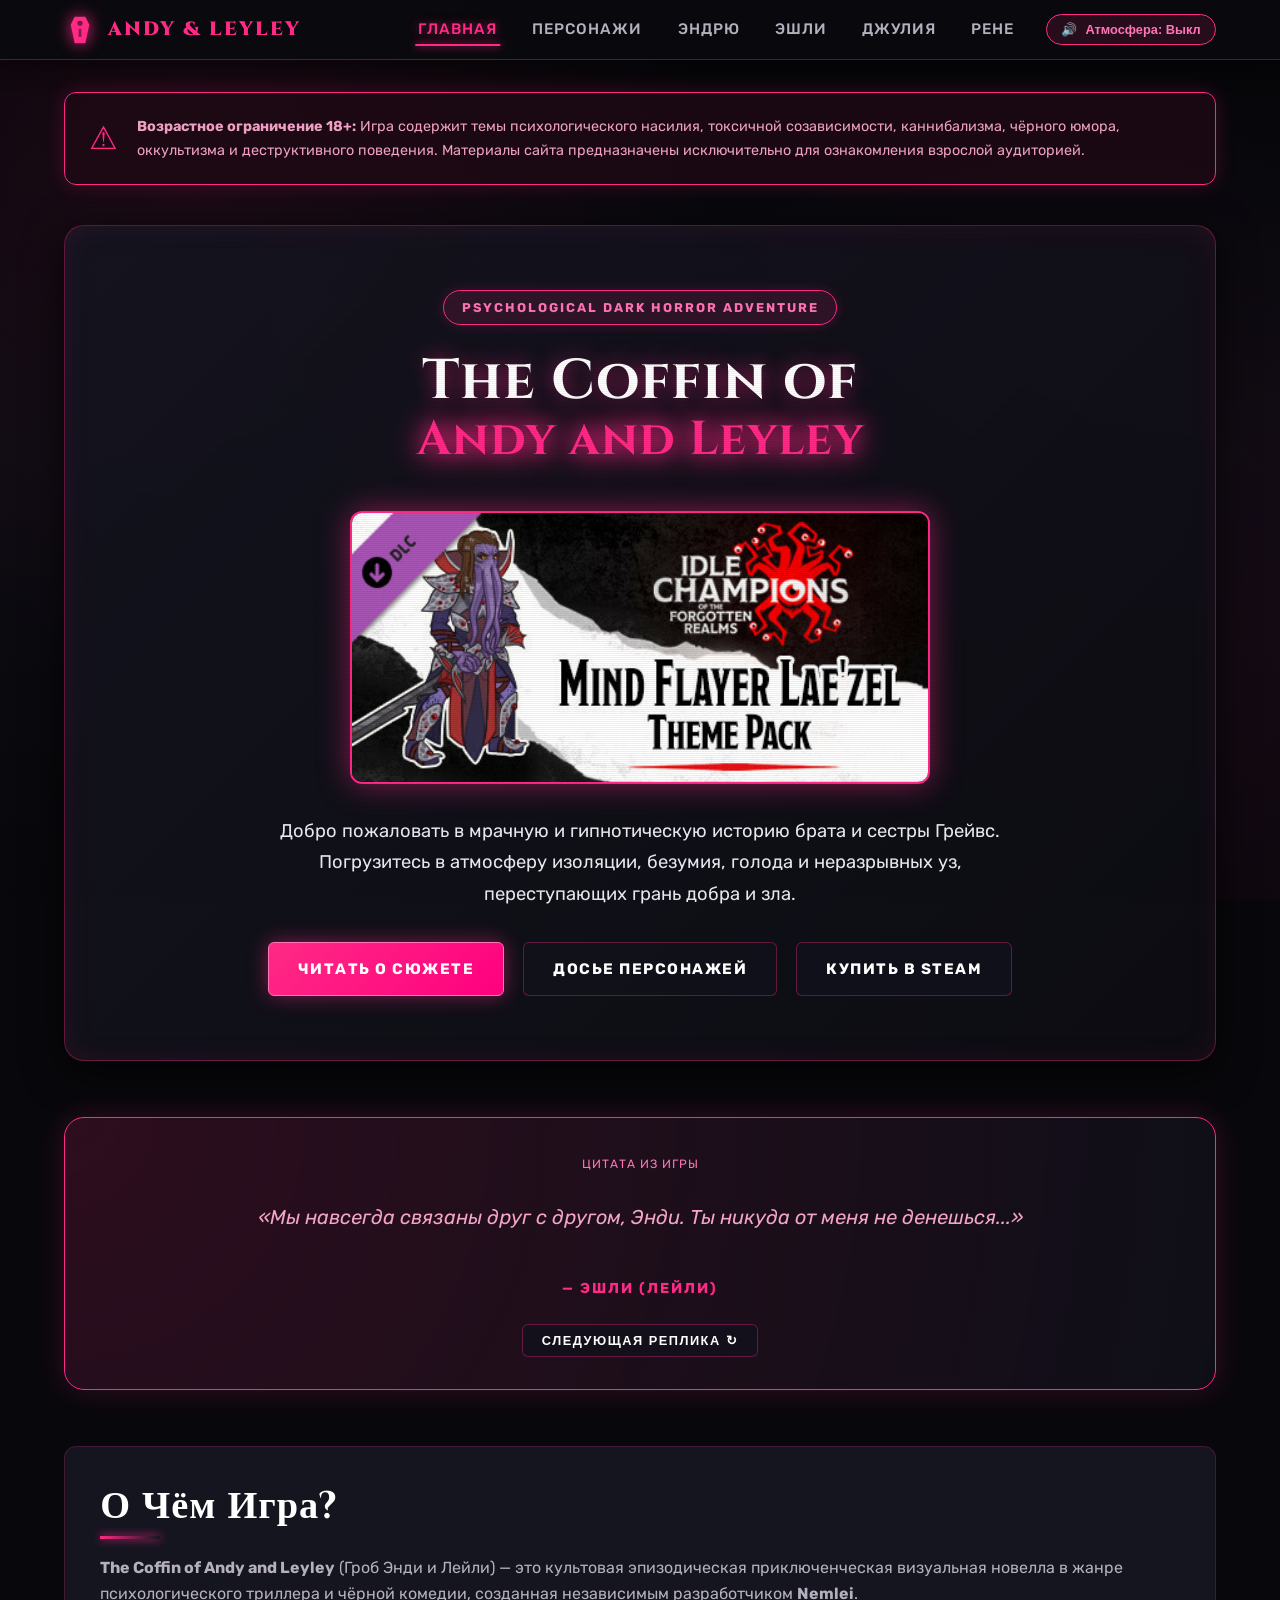
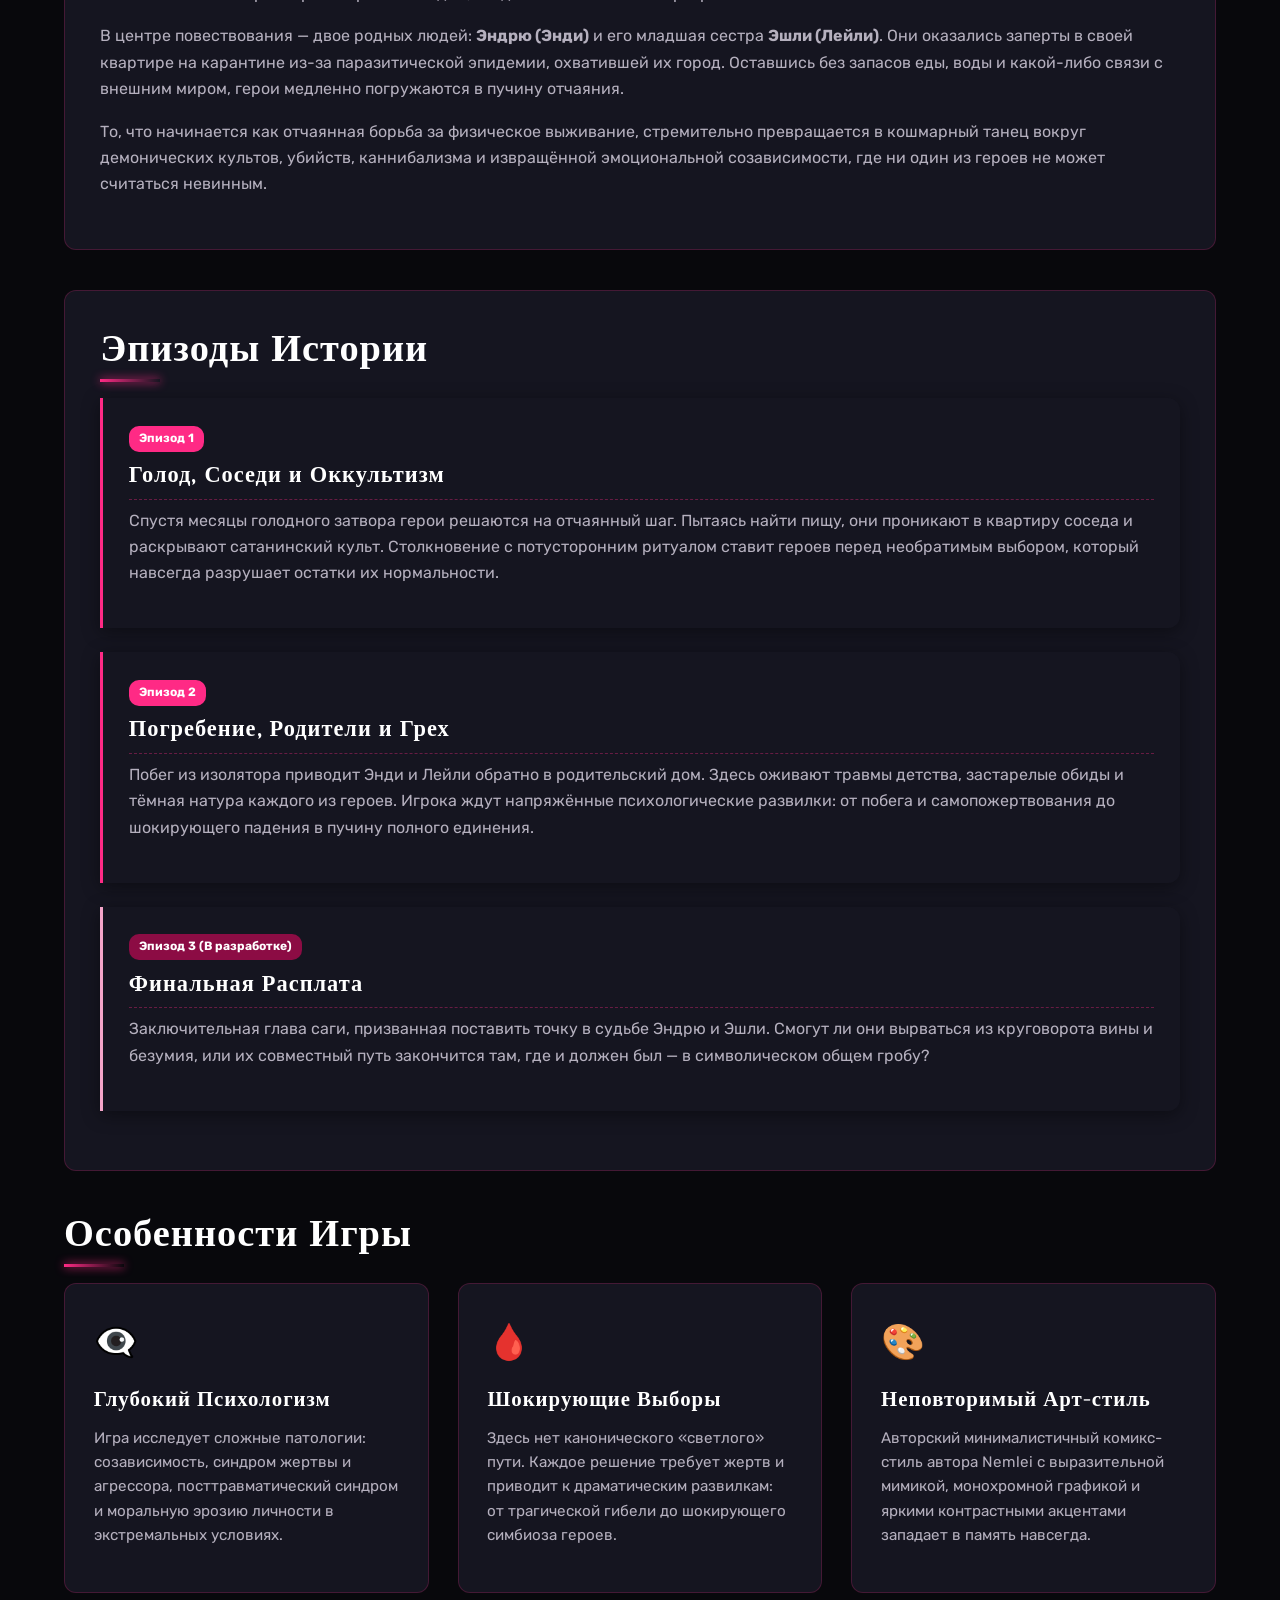
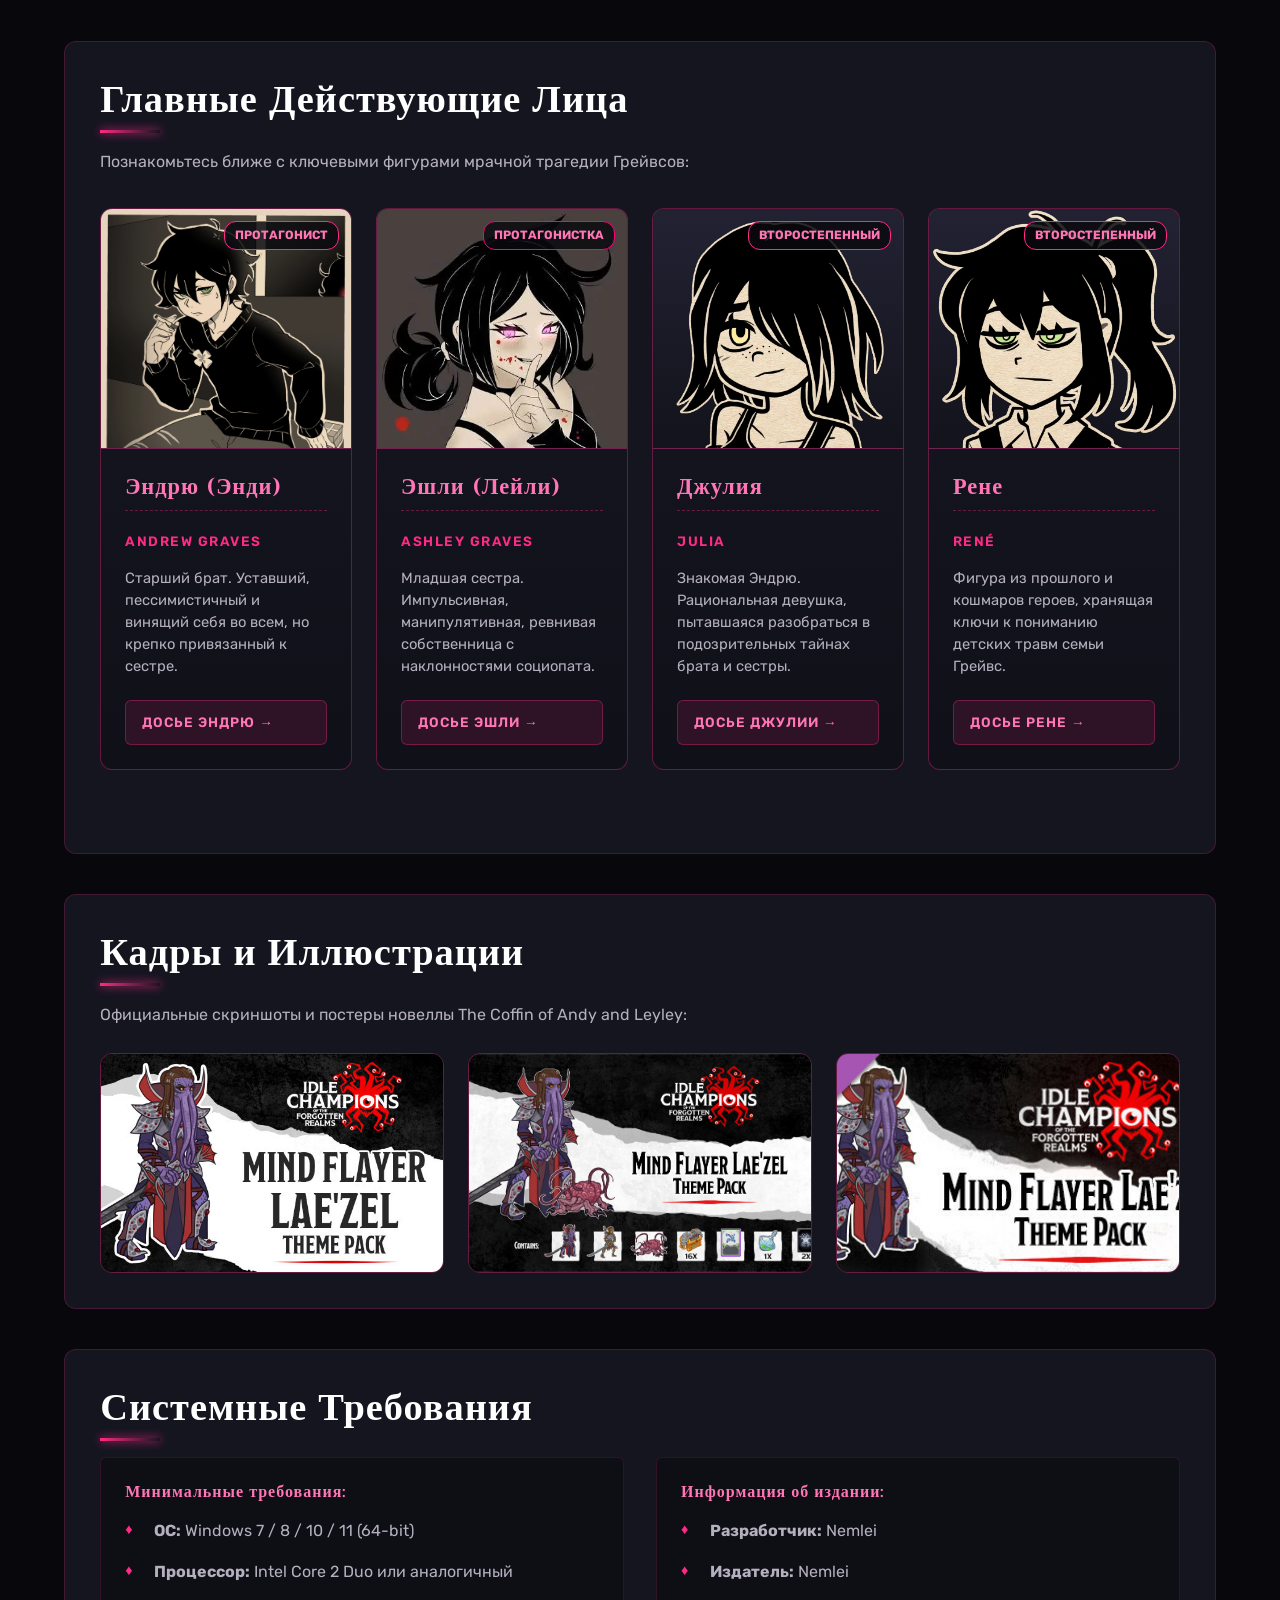
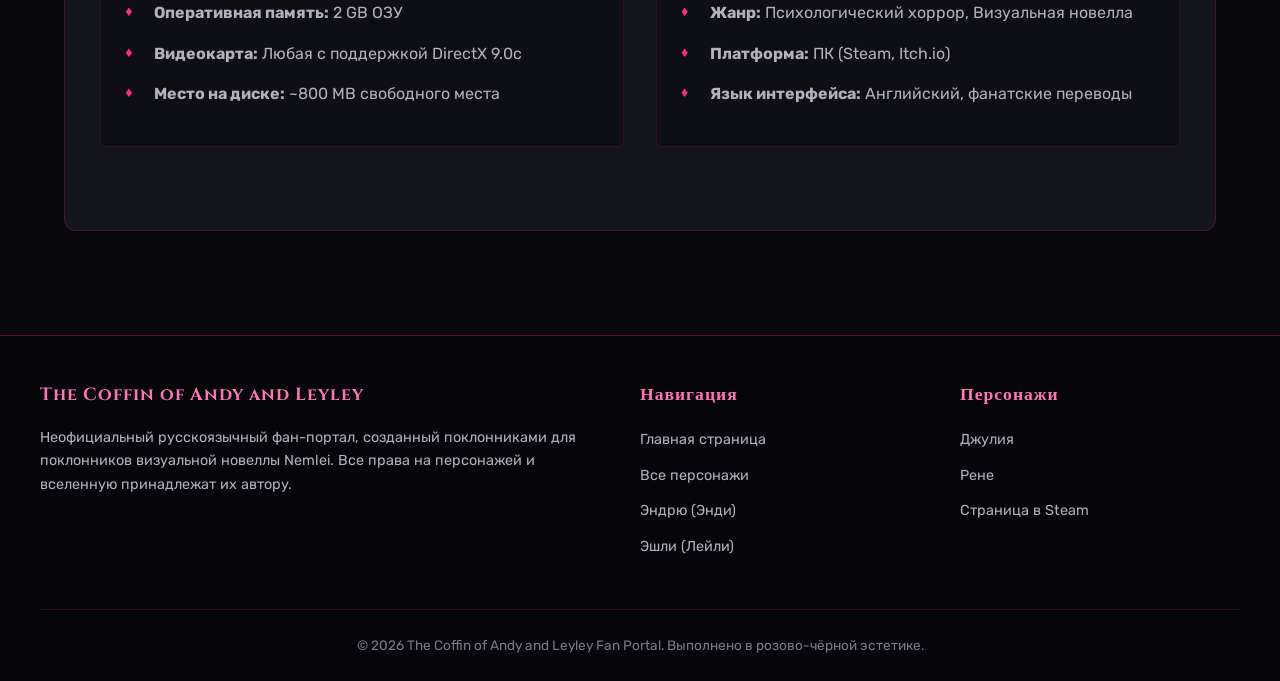
==== index.html @ f0a30e84 "sayt tayyor" ====
<!DOCTYPE html>
<html lang="ru">
<head>
  <meta charset="UTF-8">
  <meta name="viewport" content="width=device-width, initial-scale=1.0">
  <title>The Coffin of Andy and Leyley — Официальный фан-сайт | Гроб Энди и Лейли</title>
  <meta name="description" content="Русскоязычный сайт, посвященный культовой психологической хоррор-новелле The Coffin of Andy and Leyley. Персонажи, сюжет, эпизоды и лор.">
  <link rel="stylesheet" href="style.css">
</head>
<body>

  <!-- Хедер сайта -->
  <header class="site-header">
    <div class="header-container">
      <a href="index.html" class="brand-logo">
        <svg class="logo-icon" viewBox="0 0 24 24">
          <path d="M8 2L5 8l3 14h8l3-14-3-6H8zm4 3a2 2 0 1 1 0 4 2 2 0 0 1 0-4zm-1 6h2v6h-2v-6z"/>
        </svg>
        <span>ANDY & LEYLEY</span>
      </a>

      <button class="menu-toggle" id="menuToggle" aria-label="Открыть меню">☰</button>

      <nav>
        <ul class="nav-menu" id="navMenu">
          <li class="nav-item"><a href="index.html" class="active">Главная</a></li>
          <li class="nav-item"><a href="characters.html">Персонажи</a></li>
          <li class="nav-item"><a href="Andrew.html">Эндрю</a></li>
          <li class="nav-item"><a href="Eshley.html">Эшли</a></li>
          <li class="nav-item"><a href="Julia.html">Джулия</a></li>
          <li class="nav-item"><a href="Rene.html">Рене</a></li>
          <li class="nav-item">
            <button class="sound-toggle-btn" id="audioToggle">
              <span id="audioIcon">🔊</span> <span id="audioText">Атмосфера: Выкл</span>
            </button>
          </li>
        </ul>
      </nav>
    </div>
  </header>

  <!-- Основное содержимое -->
  <main class="main-wrapper">

    <!-- Предупреждение о контенте -->
    <div class="warning-box">
      <div class="warning-icon">⚠</div>
      <p class="warning-text">
        <strong>Возрастное ограничение 18+:</strong> Игра содержит темы психологического насилия, токсичной созависимости, каннибализма, чёрного юмора, оккультизма и деструктивного поведения. Материалы сайта предназначены исключительно для ознакомления взрослой аудиторией.
      </p>
    </div>

    <!-- Герой-секция (Hero) -->
    <section class="hero-section">
      <div class="hero-badge">Psychological Dark Horror Adventure</div>
      <h1 class="hero-title">
        The Coffin of <span>Andy and Leyley</span>
      </h1>
      <img src="images/header.jpg" alt="The Coffin of Andy and Leyley" class="hero-img-banner" />
      <p class="hero-subtitle">
        Добро пожаловать в мрачную и гипнотическую историю брата и сестры Грейвс. Погрузитесь в атмосферу изоляции, безумия, голода и неразрывных уз, переступающих грань добра и зла.
      </p>
      <div class="hero-actions">
        <a href="#about" class="btn btn-primary">Читать о сюжете</a>
        <a href="characters.html" class="btn btn-secondary">Досье персонажей</a>
        <a href="https://store.steampowered.com/app/2555600/The_Coffin_of_Andy_and_Leyley/" target="_blank" rel="noopener noreferrer" class="btn btn-secondary">Купить в Steam</a>
      </div>
    </section>

    <!-- Интерактивная цитата дня -->
    <section class="interactive-quote-card">
      <span class="stat-label">Цитата из игры</span>
      <div class="quote-display" id="quoteText">«Мы навсегда связаны друг с другом, Энди. Ты никуда от меня не денешься...»</div>
      <div class="quote-author" id="quoteAuthor">— Эшли (Лейли)</div>
      <button class="btn btn-secondary" id="nextQuoteBtn" style="font-size:0.8rem; padding:0.5rem 1.2rem;">Следующая реплика ↻</button>
    </section>

    <!-- Секция Об Игре -->
    <section id="about" class="content-section">
      <h2 class="section-title">О Чём Игра?</h2>
      <p>
        <strong>The Coffin of Andy and Leyley</strong> (Гроб Энди и Лейли) — это культовая эпизодическая приключенческая визуальная новелла в жанре психологического триллера и чёрной комедии, созданная независимым разработчиком <strong>Nemlei</strong>.
      </p>
      <p>
        В центре повествования — двое родных людей: <strong>Эндрю (Энди)</strong> и его младшая сестра <strong>Эшли (Лейли)</strong>. Они оказались заперты в своей квартире на карантине из-за паразитической эпидемии, охватившей их город. Оставшись без запасов еды, воды и какой-либо связи с внешним миром, герои медленно погружаются в пучину отчаяния.
      </p>
      <p>
        То, что начинается как отчаянная борьба за физическое выживание, стремительно превращается в кошмарный танец вокруг демонических культов, убийств, каннибализма и извращённой эмоциональной созависимости, где ни один из героев не может считаться невинным.
      </p>
    </section>

    <!-- Эпизоды игры -->
    <section class="content-section">
      <h2 class="section-title">Эпизоды Истории</h2>
      
      <div class="episode-card">
        <span class="episode-badge">Эпизод 1</span>
        <h3 style="color:var(--text-white); margin-bottom:0.5rem;">Голод, Соседи и Оккультизм</h3>
        <p>
          Спустя месяцы голодного затвора герои решаются на отчаянный шаг. Пытаясь найти пищу, они проникают в квартиру соседа и раскрывают сатанинский культ. Столкновение с потусторонним ритуалом ставит героев перед необратимым выбором, который навсегда разрушает остатки их нормальности.
        </p>
      </div>

      <div class="episode-card">
        <span class="episode-badge">Эпизод 2</span>
        <h3 style="color:var(--text-white); margin-bottom:0.5rem;">Погребение, Родители и Грех</h3>
        <p>
          Побег из изолятора приводит Энди и Лейли обратно в родительский дом. Здесь оживают травмы детства, застарелые обиды и тёмная натура каждого из героев. Игрока ждут напряжённые психологические развилки: от побега и самопожертвования до шокирующего падения в пучину полного единения.
        </p>
      </div>

      <div class="episode-card" style="border-left-color: var(--pink-soft);">
        <span class="episode-badge" style="background: var(--pink-dark);">Эпизод 3 (В разработке)</span>
        <h3 style="color:var(--text-white); margin-bottom:0.5rem;">Финальная Расплата</h3>
        <p>
          Заключительная глава саги, призванная поставить точку в судьбе Эндрю и Эшли. Смогут ли они вырваться из круговорота вины и безумия, или их совместный путь закончится там, где и должен был — в символическом общем гробу?
        </p>
      </div>
    </section>

    <!-- Ключевые механики и атмосфера -->
    <section>
      <h2 class="section-title">Особенности Игры</h2>
      <div class="grid-3">
        <div class="card">
          <div class="card-icon">👁‍🗨</div>
          <h3 class="card-title">Глубокий Психологизм</h3>
          <p class="card-desc">
            Игра исследует сложные патологии: созависимость, синдром жертвы и агрессора, посттравматический синдром и моральную эрозию личности в экстремальных условиях.
          </p>
        </div>

        <div class="card">
          <div class="card-icon">🩸</div>
          <h3 class="card-title">Шокирующие Выборы</h3>
          <p class="card-desc">
            Здесь нет канонического «светлого» пути. Каждое решение требует жертв и приводит к драматическим развилкам: от трагической гибели до шокирующего симбиоза героев.
          </p>
        </div>

        <div class="card">
          <div class="card-icon">🎨</div>
          <h3 class="card-title">Неповторимый Арт-стиль</h3>
          <p class="card-desc">
            Авторский минималистичный комикс-стиль автора Nemlei с выразительной мимикой, монохромной графикой и яркими контрастными акцентами западает в память навсегда.
          </p>
        </div>
      </div>
    </section>

    <!-- Витрина Персонажей -->
    <section class="content-section">
      <h2 class="section-title">Главные Действующие Лица</h2>
      <p style="margin-bottom:2rem;">
        Познакомьтесь ближе с ключевыми фигурами мрачной трагедии Грейвсов:
      </p>

      <div class="grid-4">
        <!-- Andrew Card -->
        <a href="Andrew.html" class="character-card">
          <div class="character-visual">
            <span class="character-tag">Протагонист</span>
            <img src="images/andrew.webp" alt="Эндрю Грейвс" />
          </div>
          <div class="character-body">
            <h3 class="character-name">Эндрю (Энди)</h3>
            <div class="character-alias">Andrew Graves</div>
            <p class="character-info-snippet">Старший брат. Уставший, пессимистичный и винящий себя во всем, но крепко привязанный к сестре.</p>
            <div class="character-link-btn">Досье Эндрю →</div>
          </div>
        </a>

        <!-- Ashley Card -->
        <a href="Eshley.html" class="character-card">
          <div class="character-visual">
            <span class="character-tag" style="border-color:#ff007f;">Протагонистка</span>
            <img src="images/ashley.webp" alt="Эшли Грейвс" />
          </div>
          <div class="character-body">
            <h3 class="character-name">Эшли (Лейли)</h3>
            <div class="character-alias">Ashley Graves</div>
            <p class="character-info-snippet">Младшая сестра. Импульсивная, манипулятивная, ревнивая собственница с наклонностями социопата.</p>
            <div class="character-link-btn">Досье Эшли →</div>
          </div>
        </a>

        <!-- Julia Card -->
        <a href="Julia.html" class="character-card">
          <div class="character-visual">
            <span class="character-tag">Второстепенный</span>
            <img src="images/julia.webp" alt="Джулия" />
          </div>
          <div class="character-body">
            <h3 class="character-name">Джулия</h3>
            <div class="character-alias">Julia</div>
            <p class="character-info-snippet">Знакомая Эндрю. Рациональная девушка, пытавшаяся разобраться в подозрительных тайнах брата и сестры.</p>
            <div class="character-link-btn">Досье Джулии →</div>
          </div>
        </a>

        <!-- Rene Card -->
        <a href="Rene.html" class="character-card">
          <div class="character-visual">
            <span class="character-tag">Второстепенный</span>
            <img src="images/rene.webp" alt="Рене" />
          </div>
          <div class="character-body">
            <h3 class="character-name">Рене</h3>
            <div class="character-alias">René</div>
            <p class="character-info-snippet">Фигура из прошлого и кошмаров героев, хранящая ключи к пониманию детских травм семьи Грейвс.</p>
            <div class="character-link-btn">Досье Рене →</div>
          </div>
        </a>
      </div>
    </section>

    <!-- Галерея и кадры из игры -->
    <section class="content-section">
      <h2 class="section-title">Кадры и Иллюстрации</h2>
      <p>Официальные скриншоты и постеры новеллы The Coffin of Andy and Leyley:</p>
      <div class="gameplay-gallery">
        <img src="images/capsule.jpg" alt="Постер The Coffin of Andy and Leyley" />
        <img src="images/screenshot_0.jpg" alt="Геймплей The Coffin of Andy and Leyley" />
        <img src="images/header.jpg" alt="Обложка игры" />
      </div>
    </section>
    </section>

    <!-- Системные требования -->
    <section class="content-section">
      <h2 class="section-title">Системные Требования</h2>
      <div class="grid-2">
        <div style="background:rgba(10,10,16,0.6); padding:1.5rem; border-radius:var(--radius-sm); border:1px solid rgba(255,42,133,0.15);">
          <h4 style="color:var(--pink-light); margin-bottom:1rem;">Минимальные требования:</h4>
          <ul>
            <li><strong>ОС:</strong> Windows 7 / 8 / 10 / 11 (64-bit)</li>
            <li><strong>Процессор:</strong> Intel Core 2 Duo или аналогичный</li>
            <li><strong>Оперативная память:</strong> 2 GB ОЗУ</li>
            <li><strong>Видеокарта:</strong> Любая с поддержкой DirectX 9.0c</li>
            <li><strong>Место на диске:</strong> ~800 MB свободного места</li>
          </ul>
        </div>
        <div style="background:rgba(10,10,16,0.6); padding:1.5rem; border-radius:var(--radius-sm); border:1px solid rgba(255,42,133,0.15);">
          <h4 style="color:var(--pink-light); margin-bottom:1rem;">Информация об издании:</h4>
          <ul>
            <li><strong>Разработчик:</strong> Nemlei</li>
            <li><strong>Издатель:</strong> Nemlei</li>
            <li><strong>Жанр:</strong> Психологический хоррор, Визуальная новелла</li>
            <li><strong>Платформа:</strong> ПК (Steam, Itch.io)</li>
            <li><strong>Язык интерфейса:</strong> Английский, фанатские переводы</li>
          </ul>
        </div>
      </div>
    </section>

  </main>

  <!-- Футер -->
  <footer class="site-footer">
    <div class="footer-container">
      <div class="footer-col">
        <h4>The Coffin of Andy and Leyley</h4>
        <p>
          Неофициальный русскоязычный фан-портал, созданный поклонниками для поклонников визуальной новеллы Nemlei. Все права на персонажей и вселенную принадлежат их автору.
        </p>
      </div>
      <div class="footer-col">
        <h4>Навигация</h4>
        <ul class="footer-links">
          <li><a href="index.html">Главная страница</a></li>
          <li><a href="characters.html">Все персонажи</a></li>
          <li><a href="Andrew.html">Эндрю (Энди)</a></li>
          <li><a href="Eshley.html">Эшли (Лейли)</a></li>
        </ul>
      </div>
      <div class="footer-col">
        <h4>Персонажи</h4>
        <ul class="footer-links">
          <li><a href="Julia.html">Джулия</a></li>
          <li><a href="Rene.html">Рене</a></li>
          <li><a href="https://store.steampowered.com/app/2555600/The_Coffin_of_Andy_and_Leyley/" target="_blank">Страница в Steam</a></li>
        </ul>
      </div>
    </div>
    <div class="footer-bottom">
      &copy; 2026 The Coffin of Andy and Leyley Fan Portal. Выполнено в розово-чёрной эстетике.
    </div>
  </footer>

  <!-- Интерактивный JS -->
  <script>
    // Мобильное меню
    const menuToggle = document.getElementById('menuToggle');
    const navMenu = document.getElementById('navMenu');
    menuToggle.addEventListener('click', () => {
      navMenu.classList.toggle('active');
    });

    // Генератор цитат
    const quotes = [
      { text: "«Мы навсегда связаны друг с другом, Энди. Ты никуда от меня не денешься...»", author: "— Эшли (Лейли)" },
      { text: "«Я просто хочу, чтобы всё это наконец прекратилось. Но ты не позволишь мне уйти, верно?»", author: "— Эндрю (Энди)" },
      { text: "«Если мир готов нас уничтожить, мы просто уничтожим его первыми.»", author: "— Эшли (Лейли)" },
      { text: "«Ты слишком много думаешь, братишка. Предоставь действия мне.»", author: "— Эшли (Лейли)" },
      { text: "«Эндрю... ты хоть понимаешь, насколько глубоко во всем этом увяз?»", author: "— Джулия" },
      { text: "«В этом доме больше нет ничего чистого. Только мы двое и наши грехи.»", author: "— Эндрю (Энди)" }
    ];

    let currentQuoteIdx = 0;
    const quoteText = document.getElementById('quoteText');
    const quoteAuthor = document.getElementById('quoteAuthor');
    const nextQuoteBtn = document.getElementById('nextQuoteBtn');

    nextQuoteBtn.addEventListener('click', () => {
      currentQuoteIdx = (currentQuoteIdx + 1) % quotes.length;
      quoteText.style.opacity = '0';
      quoteAuthor.style.opacity = '0';
      setTimeout(() => {
        quoteText.innerText = quotes[currentQuoteIdx].text;
        quoteAuthor.innerText = quotes[currentQuoteIdx].author;
        quoteText.style.opacity = '1';
        quoteAuthor.style.opacity = '1';
      }, 200);
    });

    // Атмосферный звуковой синтезатор на Web Audio API (без внешних файлов)
    let audioCtx = null;
    let isPlaying = false;
    let osc1, osc2, gainNode;

    const audioToggle = document.getElementById('audioToggle');
    const audioText = document.getElementById('audioText');
    const audioIcon = document.getElementById('audioIcon');

    audioToggle.addEventListener('click', () => {
      if (!isPlaying) {
        try {
          audioCtx = new (window.AudioContext || window.webkitAudioContext)();
          
          // Создаем мягкий низкочастотный фоновый гул и мистический интервал
          osc1 = audioCtx.createOscillator();
          osc2 = audioCtx.createOscillator();
          gainNode = audioCtx.createGain();

          osc1.type = 'sine';
          osc1.frequency.setValueAtTime(55, audioCtx.currentTime); // A1 note
          
          osc2.type = 'triangle';
          osc2.frequency.setValueAtTime(110, audioCtx.currentTime); // A2 note

          // Периодическое легкое вибрато
          gainNode.gain.setValueAtTime(0.04, audioCtx.currentTime);

          osc1.connect(gainNode);
          osc2.connect(gainNode);
          gainNode.connect(audioCtx.destination);

          osc1.start();
          osc2.start();

          isPlaying = true;
          audioText.textContent = "Атмосфера: Вкл";
          audioIcon.textContent = "🎵";
          audioToggle.style.background = "var(--pink-neon)";
          audioToggle.style.color = "#000";
        } catch (e) {
          console.error("Audio error", e);
        }
      } else {
        if (osc1) osc1.stop();
        if (osc2) osc2.stop();
        if (audioCtx) audioCtx.close();
        isPlaying = false;
        audioText.textContent = "Атмосфера: Выкл";
        audioIcon.textContent = "🔇";
        audioToggle.style.background = "var(--pink-subtle)";
        audioToggle.style.color = "var(--pink-light)";
      }
    });
  </script>
</body>
</html>
---- style.css ----
/* ==========================================================================
   THE COFFIN OF ANDY AND LEYLEY - ОФИЦИАЛЬНЫЙ ТЕМАТИЧЕСКИЙ СТИЛЬ
   Цветовая палитра: Черный (#0a0a0f, #121218) и Розовый (#ff2a85, #ff66aa)
   ========================================================================== */

@import url('https://fonts.googleapis.com/css2?family=Cinzel:wght@500;700;900&family=Rubik:ital,wght@0,300;0,400;0,500;0,700;0,900;1,400&display=swap');

:root {
  --bg-deep: #08080c;
  --bg-dark: #0f0f16;
  --bg-card: #151520;
  --bg-card-hover: #1c1c2b;
  --bg-glass: rgba(18, 18, 28, 0.85);

  --pink-neon: #ff2a85;
  --pink-hot: #ff007f;
  --pink-light: #ff75b5;
  --pink-soft: #f4a5c9;
  --pink-dark: #8c0c44;
  --pink-glow: rgba(255, 42, 133, 0.45);
  --pink-subtle: rgba(255, 42, 133, 0.12);
  --pink-border: rgba(255, 42, 133, 0.35);

  --text-white: #ffffff;
  --text-primary: #f0edf2;
  --text-secondary: #b5b0be;
  --text-muted: #7e788c;

  --font-title: 'Cinzel', serif;
  --font-body: 'Rubik', sans-serif;

  --transition-fast: 0.2s ease;
  --transition-normal: 0.35s cubic-bezier(0.16, 1, 0.3, 1);
  --radius-sm: 6px;
  --radius-md: 12px;
  --radius-lg: 20px;
  --shadow-pink: 0 0 25px rgba(255, 42, 133, 0.25);
  --shadow-neon: 0 0 35px rgba(255, 42, 133, 0.5);
}

/* Сброс стилей */
*, *::before, *::after {
  box-sizing: border-box;
  margin: 0;
  padding: 0;
}

html {
  scroll-behavior: smooth;
  font-size: 16px;
}

body {
  background-color: var(--bg-deep);
  color: var(--text-primary);
  font-family: var(--font-body);
  line-height: 1.65;
  min-height: 100vh;
  display: flex;
  flex-direction: column;
  overflow-x: hidden;
  background-image: 
    radial-gradient(circle at 15% 20%, rgba(255, 42, 133, 0.08) 0%, transparent 40%),
    radial-gradient(circle at 85% 75%, rgba(255, 0, 127, 0.06) 0%, transparent 45%),
    linear-gradient(to bottom, #060609, #0c0c12 50%, #08080c);
  background-attachment: fixed;
}

/* Фоновая стилизованная сетка / шумы */
body::before {
  content: "";
  position: fixed;
  top: 0;
  left: 0;
  width: 100vw;
  height: 100vh;
  pointer-events: none;
  background: repeating-linear-gradient(
    0deg,
    rgba(0, 0, 0, 0.15),
    rgba(0, 0, 0, 0.15) 1px,
    transparent 1px,
    transparent 2px
  );
  opacity: 0.4;
  z-index: 999;
}

/* Кастомный скроллбар */
::-webkit-scrollbar {
  width: 9px;
}
::-webkit-scrollbar-track {
  background: var(--bg-deep);
}
::-webkit-scrollbar-thumb {
  background: var(--pink-dark);
  border-radius: 4px;
}
::-webkit-scrollbar-thumb:hover {
  background: var(--pink-neon);
  box-shadow: 0 0 10px var(--pink-neon);
}

/* Типографика */
h1, h2, h3, h4, h5, h6 {
  font-family: var(--font-title);
  color: var(--text-white);
  letter-spacing: 1px;
  line-height: 1.25;
}

h1 {
  font-size: clamp(2rem, 5vw, 3.5rem);
  text-shadow: 0 0 20px rgba(255, 42, 133, 0.6);
}

h2 {
  font-size: clamp(1.6rem, 3.5vw, 2.4rem);
  position: relative;
  margin-bottom: 1.5rem;
  display: inline-block;
}

h2.section-title::after {
  content: "";
  position: absolute;
  bottom: -8px;
  left: 0;
  width: 60px;
  height: 3px;
  background: linear-gradient(90deg, var(--pink-neon), transparent);
  box-shadow: 0 0 10px var(--pink-neon);
  transition: width var(--transition-normal);
}

h2.section-title:hover::after {
  width: 100%;
}

p {
  margin-bottom: 1rem;
  color: var(--text-secondary);
}

a {
  color: var(--pink-light);
  text-decoration: none;
  transition: all var(--transition-fast);
}

a:hover {
  color: var(--pink-neon);
  text-shadow: 0 0 8px var(--pink-glow);
}

/* Навигация / Хедер */
.site-header {
  position: sticky;
  top: 0;
  width: 100%;
  background: rgba(10, 10, 15, 0.92);
  backdrop-filter: blur(12px);
  -webkit-backdrop-filter: blur(12px);
  border-bottom: 1px solid var(--pink-border);
  z-index: 1000;
  box-shadow: 0 4px 25px rgba(0, 0, 0, 0.6);
}

.header-container {
  max-width: 1200px;
  margin: 0 auto;
  padding: 0.85rem 1.5rem;
  display: flex;
  align-items: center;
  justify-content: space-between;
}

.brand-logo {
  display: flex;
  align-items: center;
  gap: 12px;
  font-family: var(--font-title);
  font-size: 1.2rem;
  font-weight: 900;
  color: var(--text-white);
  text-transform: uppercase;
  letter-spacing: 2px;
}

.brand-logo .logo-icon {
  width: 32px;
  height: 32px;
  fill: var(--pink-neon);
  filter: drop-shadow(0 0 8px var(--pink-neon));
  transition: transform var(--transition-normal);
}

.brand-logo:hover .logo-icon {
  transform: scale(1.15) rotate(-5deg);
}

.brand-logo span {
  color: var(--pink-neon);
}

/* Главное меню */
.nav-menu {
  display: flex;
  list-style: none;
  gap: 1.8rem;
  align-items: center;
}

.nav-item a {
  font-size: 0.95rem;
  font-weight: 500;
  color: var(--text-secondary);
  padding: 0.5rem 0.2rem;
  position: relative;
  text-transform: uppercase;
  letter-spacing: 1px;
}

.nav-item a::after {
  content: "";
  position: absolute;
  bottom: 0;
  left: 50%;
  transform: translateX(-50%);
  width: 0;
  height: 2px;
  background: var(--pink-neon);
  box-shadow: 0 0 8px var(--pink-neon);
  transition: width var(--transition-fast);
}

.nav-item a:hover,
.nav-item a.active {
  color: var(--text-white);
}

.nav-item a:hover::after,
.nav-item a.active::after {
  width: 100%;
}

.nav-item a.active {
  color: var(--pink-neon);
  text-shadow: 0 0 10px rgba(255, 42, 133, 0.5);
}

/* Кнопка мобильного меню */
.menu-toggle {
  display: none;
  background: transparent;
  border: 1px solid var(--pink-border);
  color: var(--pink-neon);
  padding: 8px 12px;
  border-radius: var(--radius-sm);
  cursor: pointer;
  font-size: 1.2rem;
}

/* Интерактивный плеер / Звуковой тумблер */
.sound-toggle-btn {
  background: var(--pink-subtle);
  border: 1px solid var(--pink-neon);
  color: var(--pink-light);
  padding: 0.45rem 0.9rem;
  border-radius: 20px;
  font-size: 0.8rem;
  font-weight: 600;
  cursor: pointer;
  display: flex;
  align-items: center;
  gap: 8px;
  transition: all var(--transition-fast);
}

.sound-toggle-btn:hover {
  background: var(--pink-neon);
  color: var(--bg-deep);
  box-shadow: 0 0 15px var(--pink-neon);
}

/* Основной контейнер */
.main-wrapper {
  flex: 1;
  max-width: 1200px;
  width: 100%;
  margin: 0 auto;
  padding: 2rem 1.5rem 4rem;
}

/* ==================== ГЕРОЙ-СЕКЦИЯ (HERO) ==================== */
.hero-section {
  position: relative;
  padding: 4rem 2rem;
  border-radius: var(--radius-lg);
  background: linear-gradient(135deg, rgba(21, 21, 32, 0.95), rgba(12, 12, 18, 0.98)),
              radial-gradient(ellipse at top right, rgba(255, 42, 133, 0.25), transparent 70%);
  border: 1px solid var(--pink-border);
  box-shadow: 0 10px 40px rgba(0, 0, 0, 0.7), inset 0 0 30px rgba(255, 42, 133, 0.08);
  margin-bottom: 3.5rem;
  overflow: hidden;
  display: flex;
  flex-direction: column;
  align-items: center;
  text-align: center;
}

.hero-badge {
  display: inline-flex;
  align-items: center;
  gap: 6px;
  background: var(--pink-subtle);
  color: var(--pink-light);
  border: 1px solid var(--pink-neon);
  padding: 0.35rem 1.1rem;
  border-radius: 30px;
  font-size: 0.8rem;
  font-weight: 700;
  text-transform: uppercase;
  letter-spacing: 2px;
  margin-bottom: 1.5rem;
  box-shadow: 0 0 12px rgba(255, 42, 133, 0.2);
}

.hero-title {
  margin-bottom: 1.2rem;
  line-height: 1.15;
}

.hero-title span {
  color: var(--pink-neon);
  display: block;
  font-size: 0.85em;
  filter: drop-shadow(0 0 15px var(--pink-neon));
}

.hero-subtitle {
  font-size: 1.15rem;
  max-width: 780px;
  color: var(--text-primary);
  margin-bottom: 2rem;
  line-height: 1.7;
}

.hero-actions {
  display: flex;
  gap: 1.2rem;
  flex-wrap: wrap;
  justify-content: center;
}

/* Кнопки */
.btn {
  display: inline-flex;
  align-items: center;
  gap: 10px;
  padding: 0.85rem 1.8rem;
  font-size: 0.95rem;
  font-weight: 700;
  text-transform: uppercase;
  letter-spacing: 1.5px;
  border-radius: var(--radius-sm);
  cursor: pointer;
  transition: all var(--transition-normal);
  text-decoration: none;
}

.btn-primary {
  background: linear-gradient(135deg, var(--pink-neon), var(--pink-hot));
  color: #fff;
  border: 1px solid var(--pink-light);
  box-shadow: 0 0 20px var(--pink-glow);
}

.btn-primary:hover {
  transform: translateY(-3px);
  box-shadow: 0 0 30px rgba(255, 42, 133, 0.8);
  color: #fff;
}

.btn-secondary {
  background: rgba(18, 18, 28, 0.8);
  color: var(--text-white);
  border: 1px solid var(--pink-border);
}

.btn-secondary:hover {
  background: var(--pink-subtle);
  border-color: var(--pink-neon);
  transform: translateY(-3px);
  box-shadow: 0 0 18px rgba(255, 42, 133, 0.35);
  color: var(--pink-light);
}

/* Карточки и Сетки */
.grid-2 {
  display: grid;
  grid-template-columns: repeat(auto-fit, minmax(320px, 1fr));
  gap: 2rem;
  margin-bottom: 3rem;
}

.grid-3 {
  display: grid;
  grid-template-columns: repeat(auto-fit, minmax(280px, 1fr));
  gap: 1.8rem;
  margin-bottom: 3rem;
}

.grid-4 {
  display: grid;
  grid-template-columns: repeat(auto-fit, minmax(240px, 1fr));
  gap: 1.5rem;
  margin-bottom: 3rem;
}

.card {
  background: var(--bg-card);
  border: 1px solid rgba(255, 42, 133, 0.2);
  border-radius: var(--radius-md);
  padding: 1.8rem;
  transition: all var(--transition-normal);
  position: relative;
  overflow: hidden;
  display: flex;
  flex-direction: column;
}

.card::before {
  content: "";
  position: absolute;
  top: 0;
  left: 0;
  width: 100%;
  height: 3px;
  background: linear-gradient(90deg, transparent, var(--pink-neon), transparent);
  opacity: 0;
  transition: opacity var(--transition-fast);
}

.card:hover {
  transform: translateY(-6px);
  border-color: var(--pink-neon);
  background: var(--bg-card-hover);
  box-shadow: 0 12px 35px rgba(0, 0, 0, 0.8), 0 0 25px rgba(255, 42, 133, 0.25);
}

.card:hover::before {
  opacity: 1;
}

.card-icon {
  font-size: 2.2rem;
  margin-bottom: 1rem;
  color: var(--pink-neon);
}

.card-title {
  font-size: 1.3rem;
  margin-bottom: 0.8rem;
  color: var(--text-white);
}

.card-desc {
  font-size: 0.95rem;
  color: var(--text-secondary);
  line-height: 1.6;
  flex-grow: 1;
}

/* ==================== КАРТОЧКИ ПЕРСОНАЖЕЙ ==================== */
.character-card {
  background: linear-gradient(180deg, #171724 0%, #101018 100%);
  border: 1px solid var(--pink-border);
  border-radius: var(--radius-md);
  overflow: hidden;
  display: flex;
  flex-direction: column;
  transition: all var(--transition-normal);
  text-decoration: none;
}

.character-card:hover {
  transform: translateY(-8px);
  border-color: var(--pink-neon);
  box-shadow: 0 15px 35px rgba(0, 0, 0, 0.8), 0 0 25px var(--pink-glow);
}

.character-visual {
  height: 240px;
  position: relative;
  display: flex;
  align-items: center;
  justify-content: center;
  background: linear-gradient(180deg, #222233 0%, #13131c 100%);
  border-bottom: 1px solid var(--pink-border);
  overflow: hidden;
}

.character-visual svg {
  width: 120px;
  height: 120px;
  filter: drop-shadow(0 0 15px var(--pink-glow));
  transition: transform var(--transition-normal);
}

.character-card:hover .character-visual svg {
  transform: scale(1.12);
}

.character-tag {
  position: absolute;
  top: 12px;
  right: 12px;
  background: rgba(10, 10, 15, 0.85);
  border: 1px solid var(--pink-neon);
  color: var(--pink-light);
  font-size: 0.75rem;
  font-weight: 700;
  text-transform: uppercase;
  padding: 4px 10px;
  border-radius: 12px;
}

.character-body {
  padding: 1.5rem;
  display: flex;
  flex-direction: column;
  flex-grow: 1;
}

.character-name {
  font-size: 1.4rem;
  color: var(--text-white);
  margin-bottom: 0.3rem;
}

.character-alias {
  color: var(--pink-neon);
  font-size: 0.85rem;
  font-weight: 600;
  letter-spacing: 1.5px;
  text-transform: uppercase;
  margin-bottom: 0.9rem;
}

.character-info-snippet {
  font-size: 0.92rem;
  color: var(--text-secondary);
  margin-bottom: 1.4rem;
  line-height: 1.5;
  flex-grow: 1;
}

.character-link-btn {
  display: inline-flex;
  align-items: center;
  justify-content: space-between;
  width: 100%;
  padding: 0.65rem 1rem;
  background: var(--pink-subtle);
  border: 1px solid var(--pink-border);
  color: var(--pink-light);
  font-size: 0.85rem;
  font-weight: 600;
  border-radius: var(--radius-sm);
  text-transform: uppercase;
  letter-spacing: 1px;
  transition: all var(--transition-fast);
}

.character-card:hover .character-link-btn {
  background: var(--pink-neon);
  color: #fff;
  border-color: var(--pink-neon);
  box-shadow: 0 0 12px var(--pink-neon);
}

/* ==================== ДЕТАЛЬНАЯ СТРАНИЦА ПЕРСОНАЖА ==================== */
.profile-header {
  display: grid;
  grid-template-columns: 320px 1fr;
  gap: 2.5rem;
  background: var(--bg-card);
  border: 1px solid var(--pink-border);
  border-radius: var(--radius-lg);
  padding: 2.5rem;
  margin-bottom: 3rem;
  position: relative;
  box-shadow: var(--shadow-pink);
}

.profile-avatar-box {
  background: linear-gradient(135deg, #1f1f2e, #111119);
  border: 2px solid var(--pink-neon);
  border-radius: var(--radius-md);
  padding: 2rem;
  display: flex;
  flex-direction: column;
  align-items: center;
  justify-content: center;
  text-align: center;
  box-shadow: 0 0 25px rgba(255, 42, 133, 0.25);
}

.profile-avatar-box svg {
  width: 140px;
  height: 140px;
  margin-bottom: 1.2rem;
  filter: drop-shadow(0 0 18px var(--pink-neon));
}

.profile-status {
  display: inline-block;
  padding: 4px 14px;
  border-radius: 20px;
  font-size: 0.8rem;
  font-weight: 700;
  text-transform: uppercase;
  letter-spacing: 1px;
  background: rgba(255, 42, 133, 0.15);
  color: var(--pink-light);
  border: 1px solid var(--pink-neon);
}

.profile-summary h1 {
  margin-bottom: 0.4rem;
}

.profile-summary .subheading {
  font-size: 1.1rem;
  color: var(--pink-neon);
  font-weight: 600;
  letter-spacing: 2px;
  text-transform: uppercase;
  margin-bottom: 1.5rem;
}

.stats-grid {
  display: grid;
  grid-template-columns: repeat(auto-fit, minmax(180px, 1fr));
  gap: 1rem;
  margin-top: 1.5rem;
}

.stat-item {
  background: rgba(10, 10, 15, 0.6);
  border-left: 3px solid var(--pink-neon);
  padding: 0.7rem 1rem;
  border-radius: 0 var(--radius-sm) var(--radius-sm) 0;
}

.stat-label {
  font-size: 0.75rem;
  color: var(--pink-light);
  text-transform: uppercase;
  letter-spacing: 1px;
}

.stat-val {
  font-size: 1rem;
  font-weight: 600;
  color: var(--text-white);
}

/* Цитаты */
.quote-box {
  background: linear-gradient(90deg, rgba(255, 42, 133, 0.1), rgba(18, 18, 28, 0.6));
  border-left: 4px solid var(--pink-neon);
  padding: 1.2rem 1.8rem;
  margin: 1.8rem 0;
  border-radius: 0 var(--radius-md) var(--radius-md) 0;
  font-style: italic;
  color: var(--pink-soft);
  font-size: 1.05rem;
  position: relative;
  box-shadow: inset 0 0 15px rgba(255, 42, 133, 0.05);
}

.quote-box::before {
  content: "“";
  font-family: var(--font-title);
  font-size: 3.5rem;
  color: var(--pink-neon);
  opacity: 0.3;
  position: absolute;
  top: -10px;
  left: 10px;
}

/* Секция контента с вкладками или блоками */
.content-section {
  background: var(--bg-card);
  border: 1px solid rgba(255, 42, 133, 0.2);
  border-radius: var(--radius-md);
  padding: 2.2rem;
  margin-bottom: 2.5rem;
}

.content-section h3 {
  font-size: 1.4rem;
  color: var(--pink-light);
  margin-bottom: 1.2rem;
  border-bottom: 1px dashed var(--pink-border);
  padding-bottom: 0.6rem;
}

.content-section ul {
  list-style: none;
  padding-left: 0;
}

.content-section ul li {
  position: relative;
  padding-left: 1.8rem;
  margin-bottom: 0.9rem;
  color: var(--text-secondary);
}

.content-section ul li::before {
  content: "♦";
  position: absolute;
  left: 0;
  color: var(--pink-neon);
  font-size: 0.9rem;
}

/* Эпизоды / Таймлайн */
.episode-card {
  border-left: 3px solid var(--pink-neon);
  background: var(--bg-card);
  padding: 1.6rem;
  margin-bottom: 1.5rem;
  border-radius: 0 var(--radius-md) var(--radius-md) 0;
  box-shadow: 0 4px 18px rgba(0,0,0,0.4);
  transition: transform var(--transition-fast);
}

.episode-card:hover {
  transform: translateX(6px);
  background: var(--bg-card-hover);
}

.episode-badge {
  display: inline-block;
  background: var(--pink-neon);
  color: #fff;
  font-weight: 700;
  font-size: 0.75rem;
  padding: 3px 10px;
  border-radius: 10px;
  margin-bottom: 0.6rem;
}

/* Футер */
.site-footer {
  background: #06060a;
  border-top: 1px solid var(--pink-border);
  padding: 3rem 1.5rem 1.5rem;
  margin-top: auto;
}

.footer-container {
  max-width: 1200px;
  margin: 0 auto;
  display: grid;
  grid-template-columns: 2fr 1fr 1fr;
  gap: 2.5rem;
  margin-bottom: 2.5rem;
}

.footer-col h4 {
  font-size: 1.1rem;
  color: var(--pink-light);
  margin-bottom: 1.2rem;
  letter-spacing: 1px;
}

.footer-col p {
  font-size: 0.9rem;
}

.footer-links {
  list-style: none;
}

.footer-links li {
  margin-bottom: 0.6rem;
}

.footer-links a {
  font-size: 0.9rem;
  color: var(--text-secondary);
}

.footer-links a:hover {
  color: var(--pink-neon);
  padding-left: 5px;
}

.footer-bottom {
  max-width: 1200px;
  margin: 0 auto;
  text-align: center;
  padding-top: 1.5rem;
  border-top: 1px solid rgba(255, 42, 133, 0.15);
  font-size: 0.85rem;
  color: var(--text-muted);
}

/* Предупреждение 18+ (Content Warning) */
.warning-box {
  background: rgba(30, 10, 20, 0.85);
  border: 1px solid var(--pink-neon);
  border-radius: var(--radius-md);
  padding: 1.2rem 1.5rem;
  margin-bottom: 2.5rem;
  display: flex;
  align-items: center;
  gap: 1.2rem;
  box-shadow: 0 0 20px rgba(255, 42, 133, 0.2);
}

.warning-icon {
  font-size: 2rem;
  color: var(--pink-neon);
  flex-shrink: 0;
}

.warning-text {
  font-size: 0.9rem;
  color: var(--pink-soft);
  margin: 0;
}

/* Навигатор между персонажами */
.char-nav-footer {
  display: flex;
  justify-content: space-between;
  gap: 1.5rem;
  margin-top: 3rem;
  padding-top: 2rem;
  border-top: 1px dashed var(--pink-border);
}

.char-nav-btn {
  display: inline-flex;
  align-items: center;
  gap: 10px;
  padding: 0.8rem 1.4rem;
  background: var(--bg-card);
  border: 1px solid var(--pink-border);
  border-radius: var(--radius-sm);
  color: var(--text-white);
  font-size: 0.9rem;
  font-weight: 600;
  transition: all var(--transition-fast);
}

.char-nav-btn:hover {
  background: var(--pink-subtle);
  border-color: var(--pink-neon);
  color: var(--pink-light);
  box-shadow: 0 0 15px rgba(255, 42, 133, 0.3);
}

/* Интерактивная цитата дня / генератор */
.interactive-quote-card {
  background: radial-gradient(circle at top left, rgba(255, 42, 133, 0.15), rgba(15, 15, 24, 0.95));
  border: 1px solid var(--pink-neon);
  padding: 2rem;
  border-radius: var(--radius-lg);
  margin-bottom: 3.5rem;
  text-align: center;
  box-shadow: 0 0 30px rgba(255, 42, 133, 0.18);
}

.quote-display {
  font-size: 1.25rem;
  font-style: italic;
  color: var(--pink-soft);
  margin: 1.5rem 0 1rem;
  min-height: 60px;
}

.quote-author {
  font-weight: 700;
  color: var(--pink-neon);
  letter-spacing: 2px;
  text-transform: uppercase;
  margin-bottom: 1.5rem;
  font-size: 0.9rem;
}

/* Адаптивность для мобильных */
@media (max-width: 900px) {
  .profile-header {
    grid-template-columns: 1fr;
    text-align: center;
  }
  
  .profile-avatar-box {
    max-width: 260px;
    margin: 0 auto;
  }

  .footer-container {
    grid-template-columns: 1fr;
    gap: 2rem;
  }
}

@media (max-width: 768px) {
  .menu-toggle {
    display: block;
  }

  .nav-menu {
    position: absolute;
    top: 100%;
    left: 0;
    width: 100%;
    background: rgba(12, 12, 18, 0.98);
    backdrop-filter: blur(15px);
    border-bottom: 1px solid var(--pink-neon);
    flex-direction: column;
    padding: 1.5rem 0;
    gap: 1rem;
    display: none;
    box-shadow: 0 15px 30px rgba(0,0,0,0.9);
  }

  .nav-menu.active {
    display: flex;
  }

  .hero-section {
    padding: 2.5rem 1.2rem;
  }

  .char-nav-footer {
    flex-direction: column;
  }

  .char-nav-btn {
    justify-content: center;
  }
}

/* ==================== СТИЛИ ДЛЯ ИЗОБРАЖЕНИЙ ==================== */
.character-visual img {
  width: 100%;
  height: 100%;
  object-fit: cover;
  object-position: top center;
  transition: transform var(--transition-normal);
}

.character-card:hover .character-visual img {
  transform: scale(1.08);
}

.profile-avatar-box img {
  width: 220px;
  height: 250px;
  object-fit: cover;
  object-position: top center;
  border-radius: var(--radius-sm);
  margin-bottom: 1.2rem;
  border: 2px solid var(--pink-border);
  box-shadow: 0 0 20px rgba(255, 42, 133, 0.35);
}

.hero-img-banner {
  max-width: 580px;
  width: 100%;
  border-radius: var(--radius-md);
  border: 2px solid var(--pink-neon);
  box-shadow: 0 0 30px rgba(255, 42, 133, 0.5);
  margin: 1.5rem 0 2rem;
  display: block;
  transition: transform var(--transition-normal);
}

.hero-img-banner:hover {
  transform: scale(1.02);
}

.gameplay-gallery {
  display: grid;
  grid-template-columns: repeat(auto-fit, minmax(300px, 1fr));
  gap: 1.5rem;
  margin-top: 1.5rem;
}

.gameplay-gallery img {
  width: 100%;
  height: 220px;
  object-fit: cover;
  border-radius: var(--radius-md);
  border: 1px solid var(--pink-border);
  transition: all var(--transition-normal);
}

.gameplay-gallery img:hover {
  transform: scale(1.03);
  border-color: var(--pink-neon);
  box-shadow: 0 0 25px var(--pink-glow);
}
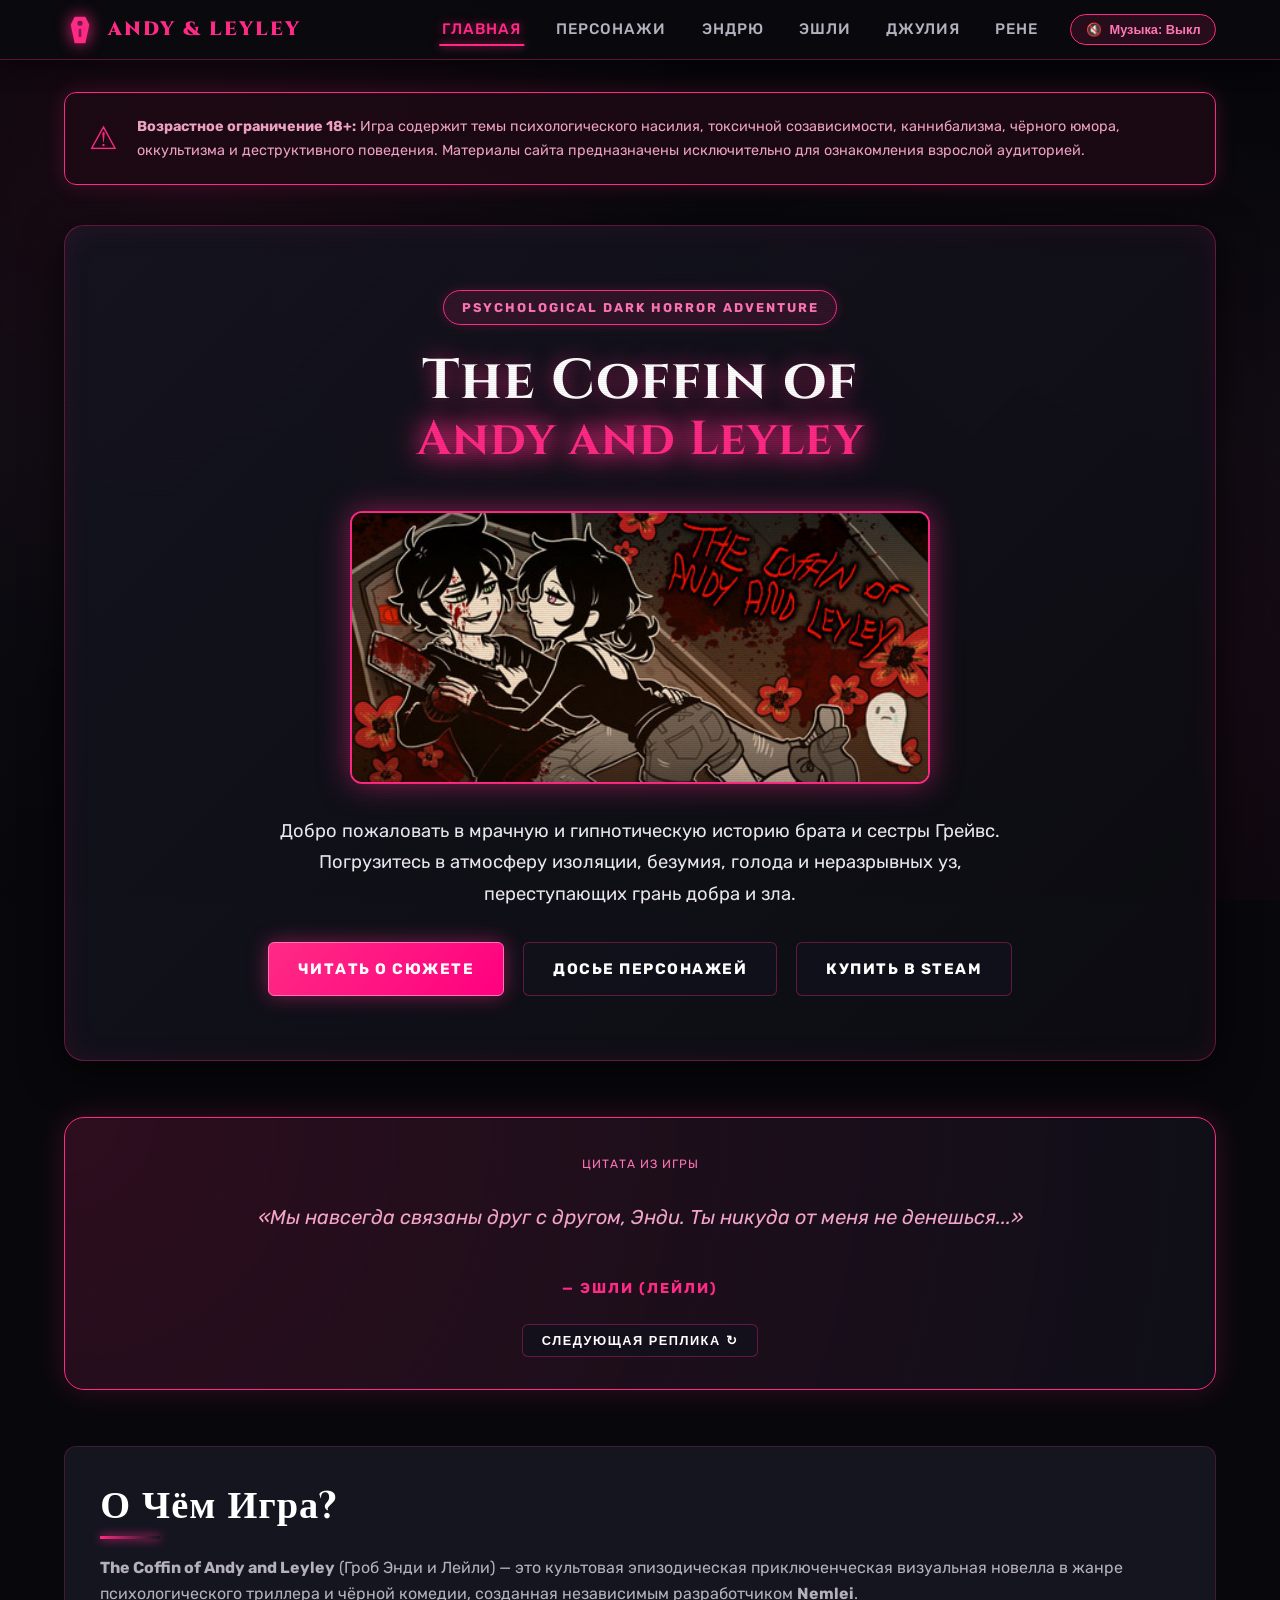
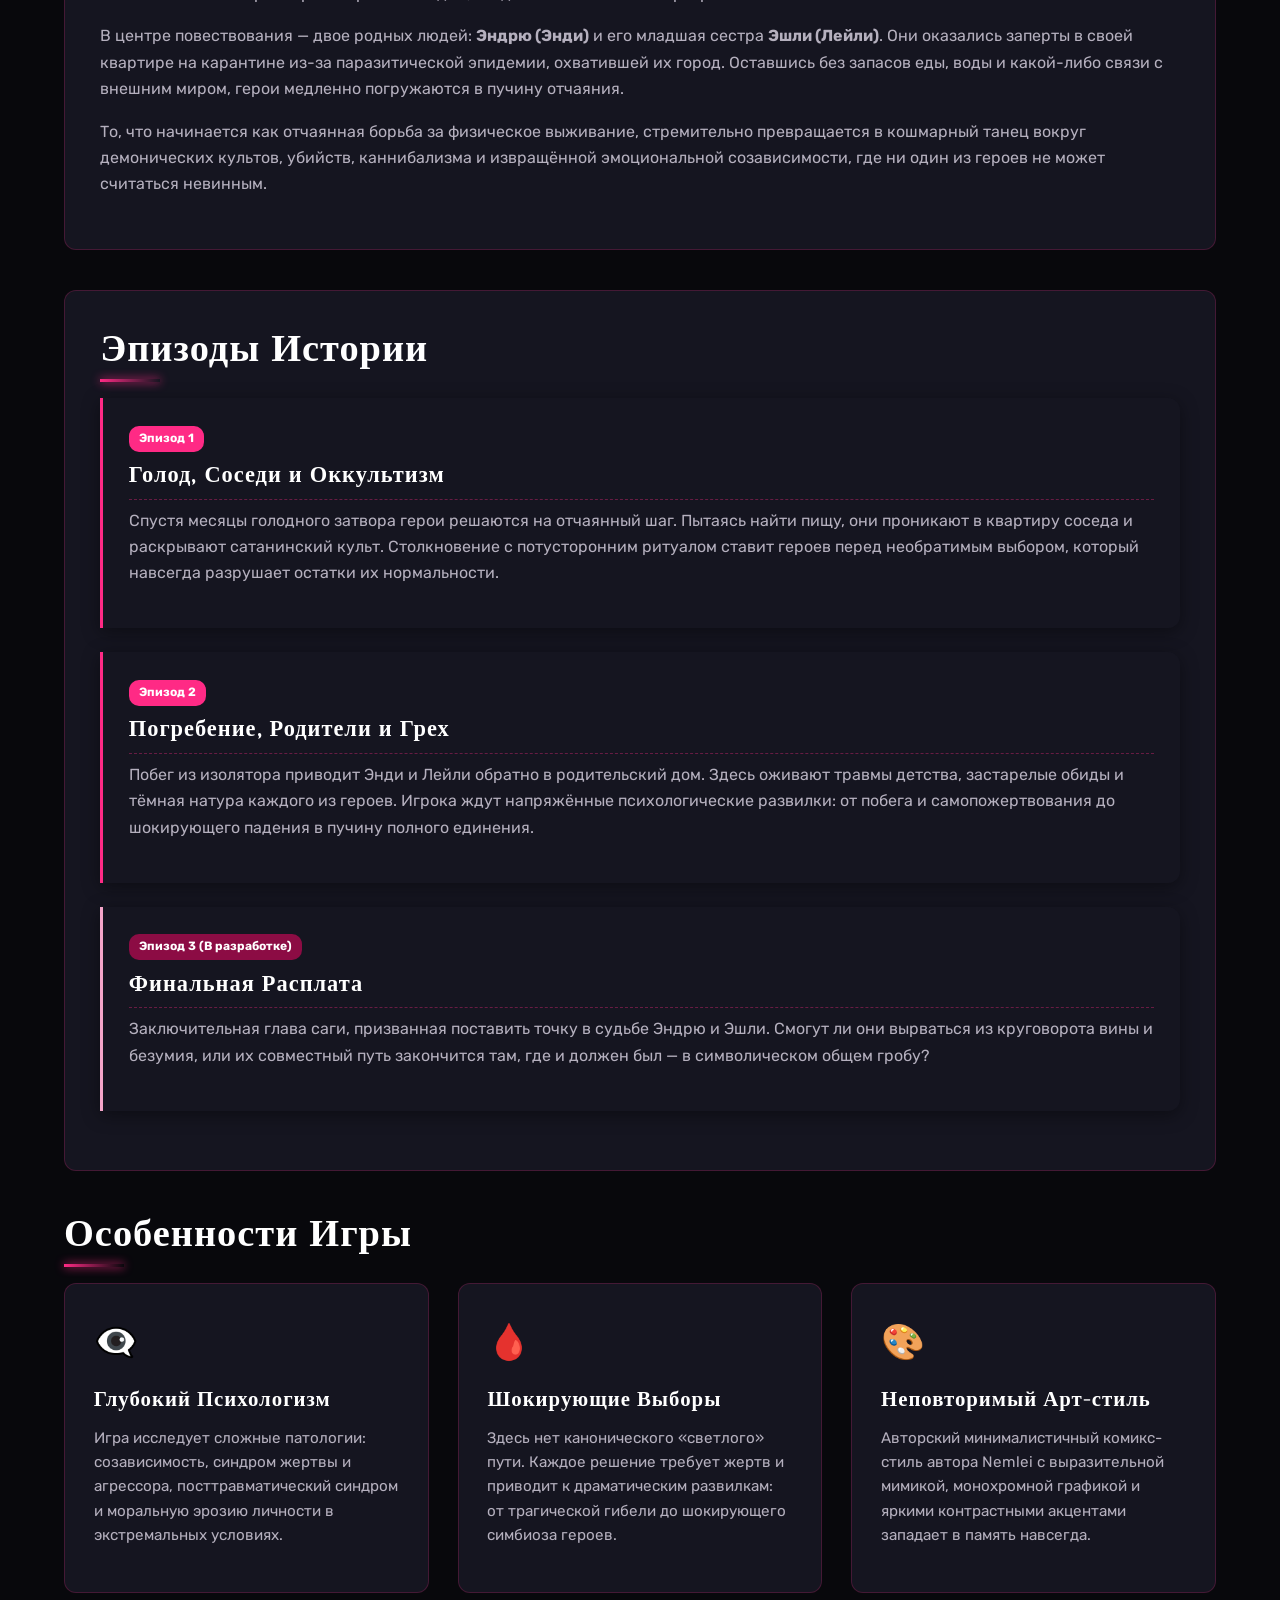
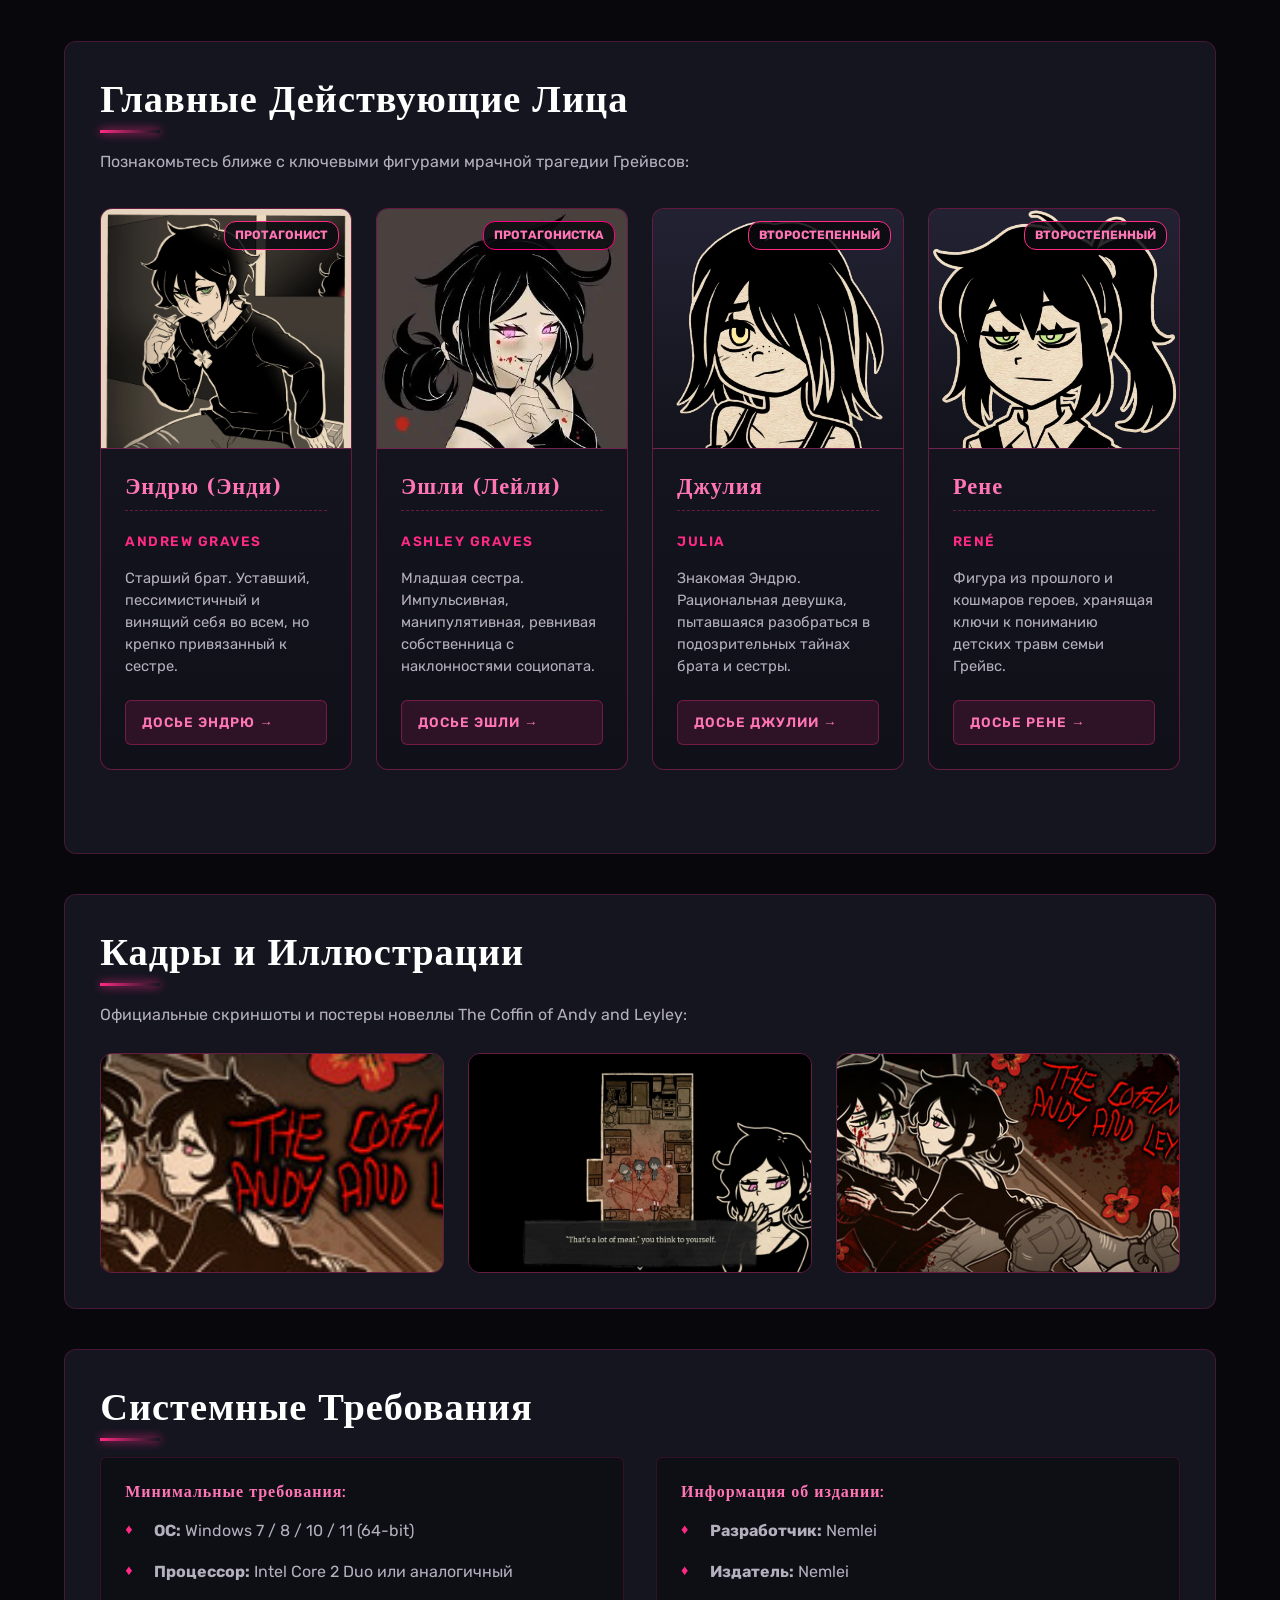
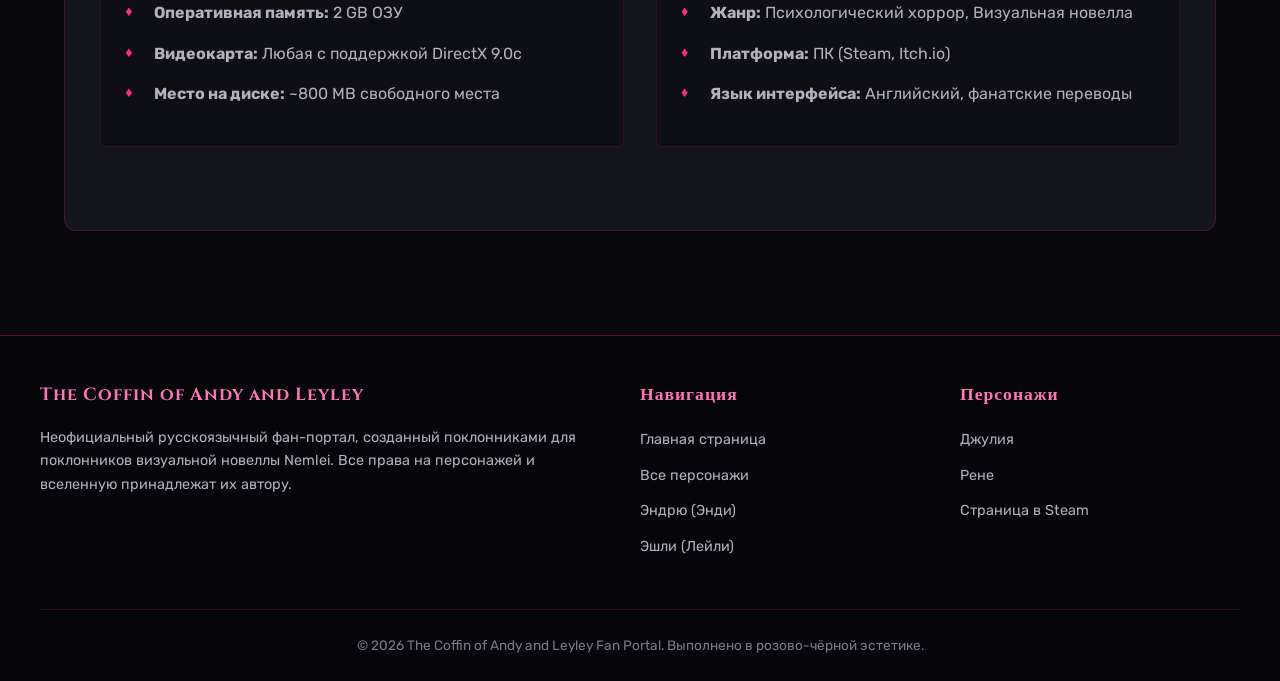
==== commit 68092892: "sayt tayyor" ====
--- a/index.html
+++ b/index.html
@@ -30,8 +30,8 @@
           <li class="nav-item"><a href="Julia.html">Джулия</a></li>
           <li class="nav-item"><a href="Rene.html">Рене</a></li>
           <li class="nav-item">
-            <button class="sound-toggle-btn" id="audioToggle">
-              <span id="audioIcon">🔊</span> <span id="audioText">Атмосфера: Выкл</span>
+            <button class="sound-toggle-btn" id="audioToggle" title="The Coffin of Andy and Leyley — Twisted Clowns (OST)">
+              <span id="audioIcon">🔇</span> <span id="audioText">Музыка: Выкл</span>
             </button>
           </li>
         </ul>
@@ -322,61 +322,7 @@
         quoteAuthor.style.opacity = '1';
       }, 200);
     });
-
-    // Атмосферный звуковой синтезатор на Web Audio API (без внешних файлов)
-    let audioCtx = null;
-    let isPlaying = false;
-    let osc1, osc2, gainNode;
-
-    const audioToggle = document.getElementById('audioToggle');
-    const audioText = document.getElementById('audioText');
-    const audioIcon = document.getElementById('audioIcon');
-
-    audioToggle.addEventListener('click', () => {
-      if (!isPlaying) {
-        try {
-          audioCtx = new (window.AudioContext || window.webkitAudioContext)();
-          
-          // Создаем мягкий низкочастотный фоновый гул и мистический интервал
-          osc1 = audioCtx.createOscillator();
-          osc2 = audioCtx.createOscillator();
-          gainNode = audioCtx.createGain();
-
-          osc1.type = 'sine';
-          osc1.frequency.setValueAtTime(55, audioCtx.currentTime); // A1 note
-          
-          osc2.type = 'triangle';
-          osc2.frequency.setValueAtTime(110, audioCtx.currentTime); // A2 note
-
-          // Периодическое легкое вибрато
-          gainNode.gain.setValueAtTime(0.04, audioCtx.currentTime);
-
-          osc1.connect(gainNode);
-          osc2.connect(gainNode);
-          gainNode.connect(audioCtx.destination);
-
-          osc1.start();
-          osc2.start();
-
-          isPlaying = true;
-          audioText.textContent = "Атмосфера: Вкл";
-          audioIcon.textContent = "🎵";
-          audioToggle.style.background = "var(--pink-neon)";
-          audioToggle.style.color = "#000";
-        } catch (e) {
-          console.error("Audio error", e);
-        }
-      } else {
-        if (osc1) osc1.stop();
-        if (osc2) osc2.stop();
-        if (audioCtx) audioCtx.close();
-        isPlaying = false;
-        audioText.textContent = "Атмосфера: Выкл";
-        audioIcon.textContent = "🔇";
-        audioToggle.style.background = "var(--pink-subtle)";
-        audioToggle.style.color = "var(--pink-light)";
-      }
-    });
   </script>
+  <script src="music.js"></script>
 </body>
 </html>
--- a/style.css
+++ b/style.css
@@ -278,7 +278,8 @@
   transition: all var(--transition-fast);
 }
 
-.sound-toggle-btn:hover {
+.sound-toggle-btn:hover,
+.sound-toggle-btn.is-playing {
   background: var(--pink-neon);
   color: var(--bg-deep);
   box-shadow: 0 0 15px var(--pink-neon);
@@ -1012,3 +1013,88 @@
   border-color: var(--pink-neon);
   box-shadow: 0 0 25px var(--pink-glow);
 }
+
+/* ==================== УВЕДОМЛЕНИЕ О ФОНОВОЙ МУЗЫКЕ ==================== */
+.music-fallback-toast {
+  position: fixed;
+  right: 20px;
+  bottom: 20px;
+  z-index: 1200;
+  max-width: 340px;
+  background: var(--bg-card);
+  border: 1px solid var(--pink-neon);
+  border-radius: var(--radius-md);
+  padding: 1rem 1.1rem;
+  box-shadow: var(--shadow-neon), 0 12px 30px rgba(0, 0, 0, 0.8);
+  color: var(--text-primary);
+  font-size: 0.85rem;
+}
+
+.music-toast-header {
+  display: flex;
+  justify-content: space-between;
+  align-items: center;
+  font-weight: 700;
+  color: var(--pink-light);
+  margin-bottom: 0.45rem;
+}
+
+.music-toast-close {
+  background: transparent;
+  border: none;
+  color: var(--text-secondary);
+  cursor: pointer;
+  font-size: 1rem;
+  line-height: 1;
+}
+
+.music-toast-close:hover {
+  color: var(--pink-neon);
+}
+
+.music-toast-text {
+  font-size: 0.8rem;
+  color: var(--text-secondary);
+  margin-bottom: 0.75rem;
+  line-height: 1.45;
+}
+
+.music-toast-actions {
+  display: flex;
+  gap: 0.6rem;
+  flex-wrap: wrap;
+}
+
+.music-toast-btn,
+.music-toast-link {
+  display: inline-flex;
+  align-items: center;
+  justify-content: center;
+  padding: 0.45rem 0.8rem;
+  border-radius: var(--radius-sm);
+  font-size: 0.78rem;
+  font-weight: 600;
+  cursor: pointer;
+  text-decoration: none;
+  transition: all var(--transition-fast);
+}
+
+.music-toast-btn {
+  background: var(--pink-neon);
+  color: var(--bg-deep);
+}
+
+.music-toast-btn:hover {
+  background: var(--pink-light);
+}
+
+.music-toast-link {
+  background: var(--pink-subtle);
+  border: 1px solid var(--pink-border);
+  color: var(--pink-light);
+}
+
+.music-toast-link:hover {
+  border-color: var(--pink-neon);
+  color: var(--text-white);
+}
